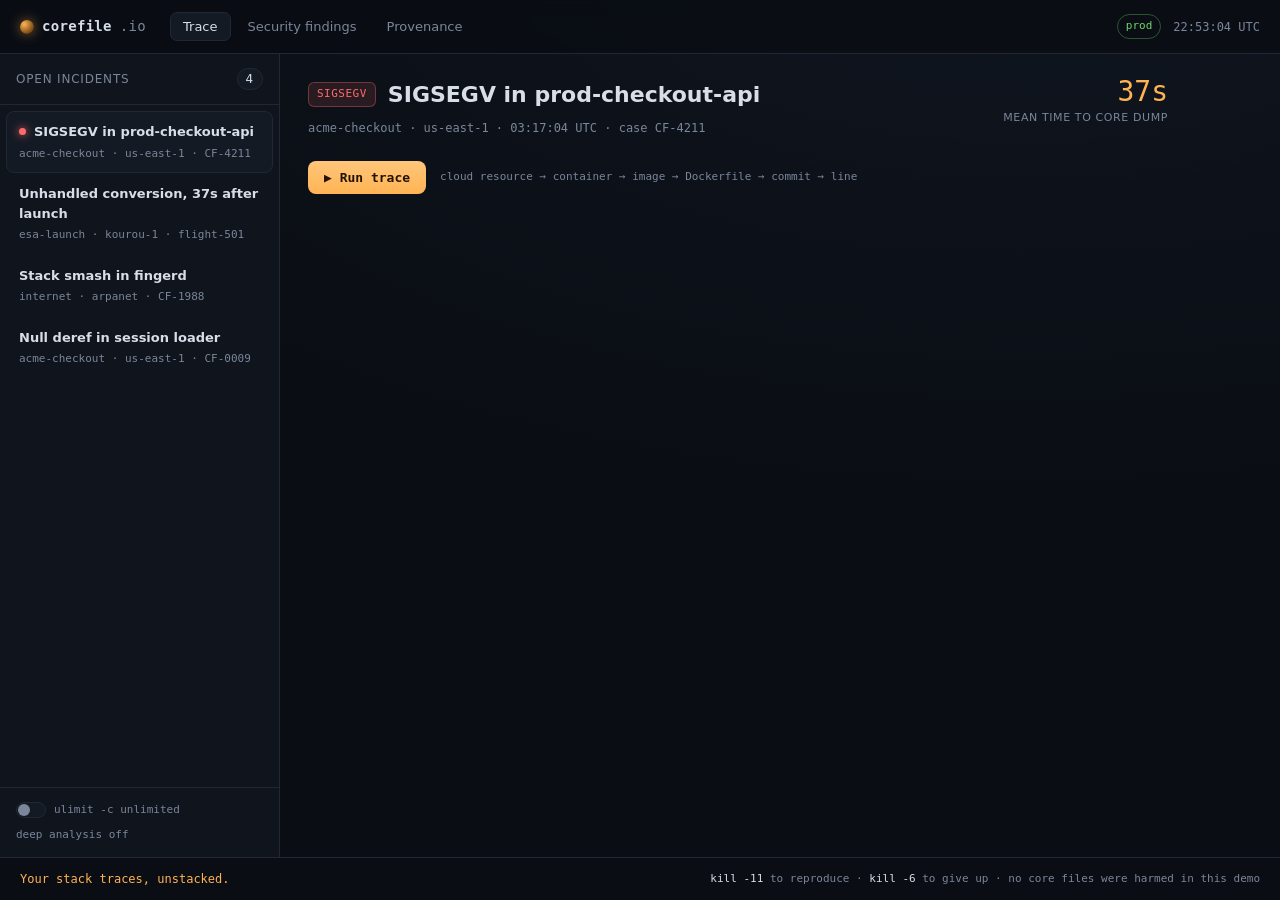
==== templates/index.html @ 9a8ebd30 "corefile.io: deliberately-vulnerable secure-pipeline demo app Crash-dump forensics themed demo used " ====
<!doctype html>
<html lang="en">
<head>
  <meta charset="utf-8" />
  <meta name="viewport" content="width=device-width, initial-scale=1" />
  <title>corefile — from core dump to commit</title>
  <link rel="preconnect" href="/static/style.css" />
  <link rel="stylesheet" href="/static/style.css" />
</head>
<body>
  <header class="topbar">
    <div class="brand">
      <span class="glyph" aria-hidden="true"></span>
      <span class="wordmark">corefile</span>
      <span class="dotio">.io</span>
    </div>
    <nav class="tabs">
      <button class="tab is-active" data-view="trace">Trace</button>
      <button class="tab" data-view="findings">Security&nbsp;findings</button>
      <button class="tab" data-view="provenance">Provenance</button>
    </nav>
    <div class="env">
      <span class="pill pill-prod">prod</span>
      <span class="clock" id="clock">--:--:--&nbsp;UTC</span>
    </div>
  </header>

  <main class="grid">
    <!-- Incident rail -->
    <aside class="rail">
      <div class="rail-head">
        <span>Open incidents</span>
        <span class="count" id="incident-count">4</span>
      </div>
      <ul class="incidents" id="incidents"></ul>
      <div class="rail-foot">
        <label class="toggle">
          <input type="checkbox" id="ulimit" />
          <span></span>
          <code>ulimit -c unlimited</code>
        </label>
        <p class="hint" id="ulimit-hint">deep analysis off</p>
      </div>
    </aside>

    <!-- Workbench -->
    <section class="stage">
      <!-- TRACE VIEW -->
      <div class="view view-trace is-active" id="view-trace">
        <div class="incident-head">
          <div>
            <div class="sig">
              <span class="badge badge-segv">SIGSEGV</span>
              <h1 id="inc-title">SIGSEGV in prod-checkout-api</h1>
            </div>
            <p class="meta" id="inc-meta">acme-checkout · us-east-1 · 03:17:04 UTC · case CF-4211</p>
          </div>
          <div class="stat">
            <span class="stat-num" id="mttc">37s</span>
            <span class="stat-lbl">mean time to core dump</span>
          </div>
        </div>

        <div class="trace-controls">
          <button class="run" id="run">▶ Run trace</button>
          <span class="run-note">cloud resource → container → image → Dockerfile → commit → line</span>
        </div>

        <ol class="trace" id="trace"></ol>
      </div>

      <!-- FINDINGS VIEW -->
      <div class="view view-findings" id="view-findings">
        <h1>Security findings <span class="sub">— corefile.io repository, HEAD</span></h1>
        <p class="lede">This table mirrors a live <code>wizcli scan dir</code> run, one-to-one: same rule IDs, weakness classes, and <code>file:line</code>. Run the scan in the terminal and it lands on exactly these five HIGH findings — <code>WARN_BY_POLICY</code>.</p>
        <table class="findings" id="findings"></table>
      </div>

      <!-- PROVENANCE VIEW -->
      <div class="view view-provenance" id="view-provenance">
        <h1>Build provenance</h1>
        <div class="prov-card">
          <div class="prov-row"><span>Artifact</span><code>checkout-api@sha256:9f2c…be1a</code></div>
          <div class="prov-row"><span>Builder</span><code>ci-runner-07 · SLSA L2</code></div>
          <div class="prov-row"><span>Source</span><code>git@…/acme/checkout-api.git · commit 4d1f0e2</code></div>
          <div class="prov-row"><span>Signed</span><code>cosign · verified</code></div>
        </div>
        <blockquote class="thompson">
          “You can't trust code that you did not totally create yourself.”
          <cite>— Ken Thompson, <em>Reflections on Trusting Trust</em>, 1984</cite>
        </blockquote>
      </div>
    </section>
  </main>

  <footer class="foot">
    <span class="tagline">Your stack traces, unstacked.</span>
    <span class="foot-eggs">
      <code>kill -11</code> to reproduce · <code>kill -6</code> to give up ·
      no core files were harmed in this demo
    </span>
  </footer>

  <script src="/static/app.js"></script>
</body>
</html>
---- static/style.css ----
:root {
  --bg: #0a0d13;
  --panel: #10141d;
  --panel-2: #141a24;
  --line: #202836;
  --ink: #d7dee8;
  --dim: #7a869a;
  --amber: #ffb454;
  --green: #6bd968;
  --red: #ff6b6b;
  --blue: #6ba9ff;
  --mono: ui-monospace, SFMono-Regular, "SF Mono", Menlo, Consolas, monospace;
  --sans: system-ui, -apple-system, "Segoe UI", Roboto, sans-serif;
}

* { box-sizing: border-box; }

body {
  margin: 0;
  background:
    radial-gradient(1200px 600px at 80% -10%, rgba(107,169,255,.06), transparent),
    var(--bg);
  color: var(--ink);
  font-family: var(--sans);
  font-size: 14px;
  line-height: 1.5;
  min-height: 100vh;
  display: flex;
  flex-direction: column;
}

code { font-family: var(--mono); }

/* ---------- top bar ---------- */
.topbar {
  display: flex;
  align-items: center;
  gap: 24px;
  padding: 12px 20px;
  border-bottom: 1px solid var(--line);
  background: rgba(10,13,19,.85);
  backdrop-filter: blur(8px);
  position: sticky;
  top: 0;
  z-index: 10;
}
.brand { display: flex; align-items: center; gap: 8px; font-weight: 700; letter-spacing: .3px; }
.glyph {
  width: 14px; height: 14px; border-radius: 50%;
  background: radial-gradient(circle at 30% 30%, var(--amber), #7a4a12 70%, #000 100%);
  box-shadow: 0 0 12px rgba(255,180,84,.5);
  animation: pulse 2.6s ease-in-out infinite;
}
@keyframes pulse { 0%,100%{ box-shadow:0 0 6px rgba(255,180,84,.35);} 50%{ box-shadow:0 0 16px rgba(255,180,84,.7);} }
.wordmark { font-family: var(--mono); }
.dotio { color: var(--dim); font-family: var(--mono); font-weight: 500; }

.tabs { display: flex; gap: 4px; }
.tab {
  background: transparent; border: 1px solid transparent; color: var(--dim);
  padding: 6px 12px; border-radius: 7px; cursor: pointer; font-size: 13px;
  font-family: var(--sans);
}
.tab:hover { color: var(--ink); }
.tab.is-active { color: var(--ink); background: var(--panel-2); border-color: var(--line); }

.env { margin-left: auto; display: flex; align-items: center; gap: 12px; }
.pill { font-family: var(--mono); font-size: 11px; padding: 3px 8px; border-radius: 20px; border: 1px solid var(--line); color: var(--dim); }
.pill-prod { color: var(--green); border-color: rgba(107,217,104,.35); }
.clock { font-family: var(--mono); font-size: 12px; color: var(--dim); }

/* ---------- grid ---------- */
.grid { flex: 1; display: grid; grid-template-columns: 280px 1fr; min-height: 0; }

/* ---------- incident rail ---------- */
.rail { border-right: 1px solid var(--line); display: flex; flex-direction: column; background: var(--panel); }
.rail-head {
  display: flex; justify-content: space-between; align-items: center;
  padding: 14px 16px; font-size: 12px; text-transform: uppercase; letter-spacing: .8px; color: var(--dim);
  border-bottom: 1px solid var(--line);
}
.count { background: var(--panel-2); border: 1px solid var(--line); border-radius: 12px; padding: 1px 8px; color: var(--ink); }
.incidents { list-style: none; margin: 0; padding: 6px; overflow-y: auto; flex: 1; }
.inc {
  padding: 10px 12px; border-radius: 8px; cursor: pointer; border: 1px solid transparent;
  display: flex; flex-direction: column; gap: 4px;
}
.inc:hover { background: var(--panel-2); }
.inc.is-active { background: var(--panel-2); border-color: var(--line); }
.inc-top { display: flex; align-items: center; gap: 8px; }
.dot { width: 7px; height: 7px; border-radius: 50%; background: var(--red); box-shadow: 0 0 8px var(--red); }
.inc-title { font-size: 13px; font-weight: 600; }
.inc-sub { font-family: var(--mono); font-size: 11px; color: var(--dim); }

.rail-foot { border-top: 1px solid var(--line); padding: 14px 16px; }
.toggle { display: flex; align-items: center; gap: 8px; cursor: pointer; font-size: 12px; }
.toggle input { display: none; }
.toggle span { width: 30px; height: 16px; border-radius: 10px; background: var(--panel-2); border: 1px solid var(--line); position: relative; transition: .2s; }
.toggle span::after { content: ""; position: absolute; top: 1px; left: 1px; width: 12px; height: 12px; border-radius: 50%; background: var(--dim); transition: .2s; }
.toggle input:checked + span { background: rgba(107,217,104,.2); border-color: var(--green); }
.toggle input:checked + span::after { transform: translateX(14px); background: var(--green); }
.toggle code { color: var(--dim); font-size: 11px; }
.hint { margin: 8px 0 0; font-family: var(--mono); font-size: 11px; color: var(--dim); }

/* ---------- stage / views ---------- */
.stage { padding: 24px 28px; overflow-y: auto; }
.view { display: none; max-width: 860px; }
.view.is-active { display: block; }

.incident-head { display: flex; justify-content: space-between; align-items: flex-start; gap: 20px; }
.sig { display: flex; align-items: center; gap: 12px; }
.badge { font-family: var(--mono); font-size: 11px; padding: 3px 8px; border-radius: 6px; letter-spacing: .5px; }
.badge-segv { color: var(--red); background: rgba(255,107,107,.12); border: 1px solid rgba(255,107,107,.35); }
h1 { font-size: 22px; margin: 0; font-weight: 650; }
.meta { font-family: var(--mono); font-size: 12px; color: var(--dim); margin: 8px 0 0; }
.stat { text-align: right; }
.stat-num { display: block; font-family: var(--mono); font-size: 28px; color: var(--amber); line-height: 1; }
.stat-lbl { font-size: 11px; color: var(--dim); text-transform: uppercase; letter-spacing: .6px; }

.trace-controls { display: flex; align-items: center; gap: 14px; margin: 24px 0 8px; }
.run {
  font-family: var(--mono); font-size: 13px; cursor: pointer;
  background: linear-gradient(180deg, #ffc67a, var(--amber)); color: #241300;
  border: none; padding: 9px 16px; border-radius: 8px; font-weight: 700;
}
.run:hover { filter: brightness(1.06); }
.run:disabled { opacity: .5; cursor: default; }
.run-note { font-family: var(--mono); font-size: 11px; color: var(--dim); }

/* ---------- trace graph ---------- */
.trace { list-style: none; margin: 20px 0 0; padding: 0; }
.node {
  position: relative; padding: 0 0 6px 34px; opacity: 0; transform: translateY(6px);
  transition: opacity .4s ease, transform .4s ease;
}
.node.show { opacity: 1; transform: none; }
.node::before { /* the rail */
  content: ""; position: absolute; left: 11px; top: 6px; bottom: -6px; width: 2px; background: var(--line);
}
.node:last-child::before { display: none; }
.node .pin {
  position: absolute; left: 4px; top: 4px; width: 16px; height: 16px; border-radius: 50%;
  background: var(--panel); border: 2px solid var(--line); z-index: 1;
}
.node.show .pin { border-color: var(--blue); box-shadow: 0 0 10px rgba(107,169,255,.4); }
.node.terminal.show .pin { border-color: var(--red); box-shadow: 0 0 12px rgba(255,107,107,.5); }

.card {
  background: var(--panel); border: 1px solid var(--line); border-radius: 10px;
  padding: 12px 14px; margin: 0 0 8px; cursor: pointer;
}
.card:hover { border-color: #2b3648; }
.card-top { display: flex; align-items: center; gap: 10px; }
.kind { font-family: var(--mono); font-size: 10px; text-transform: uppercase; letter-spacing: .7px; color: var(--dim); }
.card-title { font-family: var(--mono); font-size: 13px; color: var(--ink); }
.card-title .hl { color: var(--amber); }
.chev { margin-left: auto; color: var(--dim); transition: transform .2s; }
.card.open .chev { transform: rotate(90deg); }
.card-body { display: none; margin-top: 10px; border-top: 1px solid var(--line); padding-top: 10px; }
.card.open .card-body { display: block; }
.kv { display: grid; grid-template-columns: 130px 1fr; gap: 4px 12px; font-family: var(--mono); font-size: 12px; }
.kv span { color: var(--dim); }
.kv code { color: var(--ink); }
.diff { font-family: var(--mono); font-size: 12px; background: #0c1017; border: 1px solid var(--line); border-radius: 8px; padding: 10px; margin-top: 8px; overflow-x: auto; }
.diff .del { color: var(--red); } .diff .add { color: var(--green); } .diff .ctx { color: var(--dim); }
.finding-tag { display: inline-block; margin-top: 8px; font-family: var(--mono); font-size: 11px; color: var(--red); background: rgba(255,107,107,.1); border: 1px solid rgba(255,107,107,.3); border-radius: 6px; padding: 3px 8px; }

.to-findings { margin-top: 18px; }
.to-findings button {
  font-family: var(--mono); font-size: 12px; background: var(--panel-2); color: var(--ink);
  border: 1px solid var(--line); border-radius: 8px; padding: 8px 14px; cursor: pointer;
}
.to-findings button:hover { border-color: var(--red); color: var(--red); }

/* ---------- findings ---------- */
.lede, .sub { color: var(--dim); }
.sub { font-size: 14px; font-weight: 400; }
.lede { max-width: 640px; margin: 6px 0 18px; }
table.findings { width: 100%; border-collapse: collapse; font-size: 13px; }
table.findings th, table.findings td { text-align: left; padding: 9px 10px; border-bottom: 1px solid var(--line); vertical-align: top; }
table.findings th { color: var(--dim); font-weight: 500; font-size: 11px; text-transform: uppercase; letter-spacing: .6px; }
table.findings code { font-size: 12px; color: var(--amber); }
.fnote { color: var(--dim); font-size: 11px; margin-top: 2px; }
.sev { font-family: var(--mono); font-size: 11px; padding: 2px 7px; border-radius: 5px; }
.sev-crit { color: var(--red); background: rgba(255,107,107,.12); border: 1px solid rgba(255,107,107,.3); }
.sev-high { color: var(--amber); background: rgba(255,180,84,.12); border: 1px solid rgba(255,180,84,.3); }

/* ---------- provenance ---------- */
.prov-card { background: var(--panel); border: 1px solid var(--line); border-radius: 10px; padding: 6px 16px; max-width: 560px; margin: 16px 0; }
.prov-row { display: flex; justify-content: space-between; padding: 10px 0; border-bottom: 1px solid var(--line); font-size: 13px; }
.prov-row:last-child { border-bottom: none; }
.prov-row span { color: var(--dim); }
.thompson { border-left: 2px solid var(--amber); margin: 20px 0; padding: 4px 0 4px 16px; color: var(--ink); font-style: italic; max-width: 560px; }
.thompson cite { display: block; margin-top: 8px; font-size: 12px; color: var(--dim); font-style: normal; }

/* ---------- footer ---------- */
.foot { border-top: 1px solid var(--line); padding: 12px 20px; display: flex; justify-content: space-between; align-items: center; gap: 12px; }
.tagline { font-family: var(--mono); font-size: 12px; color: var(--amber); }
.foot-eggs { font-family: var(--mono); font-size: 11px; color: var(--dim); }
.foot-eggs code { color: var(--ink); }

/* ---------- 404 ---------- */
.segv-body { display: grid; place-items: center; }
.segv { text-align: center; padding: 60px 20px; }
.segv-art { font-family: var(--mono); font-size: 16px; text-align: left; display: inline-block; margin: 0 auto 24px; }
.segv-art .dim { color: var(--dim); } .segv-art .you { color: var(--amber); } .segv-art .err { color: var(--red); }
.segv-msg { font-size: 20px; margin: 0; }
.segv-sub { color: var(--dim); font-family: var(--mono); margin: 6px 0 24px; }
.segv-back { color: var(--blue); text-decoration: none; font-family: var(--mono); font-size: 13px; }
.segv-back:hover { text-decoration: underline; }

@media (max-width: 760px) {
  .grid { grid-template-columns: 1fr; }
  .rail { display: none; }
}
---- static/style.css ----
:root {
  --bg: #0a0d13;
  --panel: #10141d;
  --panel-2: #141a24;
  --line: #202836;
  --ink: #d7dee8;
  --dim: #7a869a;
  --amber: #ffb454;
  --green: #6bd968;
  --red: #ff6b6b;
  --blue: #6ba9ff;
  --mono: ui-monospace, SFMono-Regular, "SF Mono", Menlo, Consolas, monospace;
  --sans: system-ui, -apple-system, "Segoe UI", Roboto, sans-serif;
}

* { box-sizing: border-box; }

body {
  margin: 0;
  background:
    radial-gradient(1200px 600px at 80% -10%, rgba(107,169,255,.06), transparent),
    var(--bg);
  color: var(--ink);
  font-family: var(--sans);
  font-size: 14px;
  line-height: 1.5;
  min-height: 100vh;
  display: flex;
  flex-direction: column;
}

code { font-family: var(--mono); }

/* ---------- top bar ---------- */
.topbar {
  display: flex;
  align-items: center;
  gap: 24px;
  padding: 12px 20px;
  border-bottom: 1px solid var(--line);
  background: rgba(10,13,19,.85);
  backdrop-filter: blur(8px);
  position: sticky;
  top: 0;
  z-index: 10;
}
.brand { display: flex; align-items: center; gap: 8px; font-weight: 700; letter-spacing: .3px; }
.glyph {
  width: 14px; height: 14px; border-radius: 50%;
  background: radial-gradient(circle at 30% 30%, var(--amber), #7a4a12 70%, #000 100%);
  box-shadow: 0 0 12px rgba(255,180,84,.5);
  animation: pulse 2.6s ease-in-out infinite;
}
@keyframes pulse { 0%,100%{ box-shadow:0 0 6px rgba(255,180,84,.35);} 50%{ box-shadow:0 0 16px rgba(255,180,84,.7);} }
.wordmark { font-family: var(--mono); }
.dotio { color: var(--dim); font-family: var(--mono); font-weight: 500; }

.tabs { display: flex; gap: 4px; }
.tab {
  background: transparent; border: 1px solid transparent; color: var(--dim);
  padding: 6px 12px; border-radius: 7px; cursor: pointer; font-size: 13px;
  font-family: var(--sans);
}
.tab:hover { color: var(--ink); }
.tab.is-active { color: var(--ink); background: var(--panel-2); border-color: var(--line); }

.env { margin-left: auto; display: flex; align-items: center; gap: 12px; }
.pill { font-family: var(--mono); font-size: 11px; padding: 3px 8px; border-radius: 20px; border: 1px solid var(--line); color: var(--dim); }
.pill-prod { color: var(--green); border-color: rgba(107,217,104,.35); }
.clock { font-family: var(--mono); font-size: 12px; color: var(--dim); }

/* ---------- grid ---------- */
.grid { flex: 1; display: grid; grid-template-columns: 280px 1fr; min-height: 0; }

/* ---------- incident rail ---------- */
.rail { border-right: 1px solid var(--line); display: flex; flex-direction: column; background: var(--panel); }
.rail-head {
  display: flex; justify-content: space-between; align-items: center;
  padding: 14px 16px; font-size: 12px; text-transform: uppercase; letter-spacing: .8px; color: var(--dim);
  border-bottom: 1px solid var(--line);
}
.count { background: var(--panel-2); border: 1px solid var(--line); border-radius: 12px; padding: 1px 8px; color: var(--ink); }
.incidents { list-style: none; margin: 0; padding: 6px; overflow-y: auto; flex: 1; }
.inc {
  padding: 10px 12px; border-radius: 8px; cursor: pointer; border: 1px solid transparent;
  display: flex; flex-direction: column; gap: 4px;
}
.inc:hover { background: var(--panel-2); }
.inc.is-active { background: var(--panel-2); border-color: var(--line); }
.inc-top { display: flex; align-items: center; gap: 8px; }
.dot { width: 7px; height: 7px; border-radius: 50%; background: var(--red); box-shadow: 0 0 8px var(--red); }
.inc-title { font-size: 13px; font-weight: 600; }
.inc-sub { font-family: var(--mono); font-size: 11px; color: var(--dim); }

.rail-foot { border-top: 1px solid var(--line); padding: 14px 16px; }
.toggle { display: flex; align-items: center; gap: 8px; cursor: pointer; font-size: 12px; }
.toggle input { display: none; }
.toggle span { width: 30px; height: 16px; border-radius: 10px; background: var(--panel-2); border: 1px solid var(--line); position: relative; transition: .2s; }
.toggle span::after { content: ""; position: absolute; top: 1px; left: 1px; width: 12px; height: 12px; border-radius: 50%; background: var(--dim); transition: .2s; }
.toggle input:checked + span { background: rgba(107,217,104,.2); border-color: var(--green); }
.toggle input:checked + span::after { transform: translateX(14px); background: var(--green); }
.toggle code { color: var(--dim); font-size: 11px; }
.hint { margin: 8px 0 0; font-family: var(--mono); font-size: 11px; color: var(--dim); }

/* ---------- stage / views ---------- */
.stage { padding: 24px 28px; overflow-y: auto; }
.view { display: none; max-width: 860px; }
.view.is-active { display: block; }

.incident-head { display: flex; justify-content: space-between; align-items: flex-start; gap: 20px; }
.sig { display: flex; align-items: center; gap: 12px; }
.badge { font-family: var(--mono); font-size: 11px; padding: 3px 8px; border-radius: 6px; letter-spacing: .5px; }
.badge-segv { color: var(--red); background: rgba(255,107,107,.12); border: 1px solid rgba(255,107,107,.35); }
h1 { font-size: 22px; margin: 0; font-weight: 650; }
.meta { font-family: var(--mono); font-size: 12px; color: var(--dim); margin: 8px 0 0; }
.stat { text-align: right; }
.stat-num { display: block; font-family: var(--mono); font-size: 28px; color: var(--amber); line-height: 1; }
.stat-lbl { font-size: 11px; color: var(--dim); text-transform: uppercase; letter-spacing: .6px; }

.trace-controls { display: flex; align-items: center; gap: 14px; margin: 24px 0 8px; }
.run {
  font-family: var(--mono); font-size: 13px; cursor: pointer;
  background: linear-gradient(180deg, #ffc67a, var(--amber)); color: #241300;
  border: none; padding: 9px 16px; border-radius: 8px; font-weight: 700;
}
.run:hover { filter: brightness(1.06); }
.run:disabled { opacity: .5; cursor: default; }
.run-note { font-family: var(--mono); font-size: 11px; color: var(--dim); }

/* ---------- trace graph ---------- */
.trace { list-style: none; margin: 20px 0 0; padding: 0; }
.node {
  position: relative; padding: 0 0 6px 34px; opacity: 0; transform: translateY(6px);
  transition: opacity .4s ease, transform .4s ease;
}
.node.show { opacity: 1; transform: none; }
.node::before { /* the rail */
  content: ""; position: absolute; left: 11px; top: 6px; bottom: -6px; width: 2px; background: var(--line);
}
.node:last-child::before { display: none; }
.node .pin {
  position: absolute; left: 4px; top: 4px; width: 16px; height: 16px; border-radius: 50%;
  background: var(--panel); border: 2px solid var(--line); z-index: 1;
}
.node.show .pin { border-color: var(--blue); box-shadow: 0 0 10px rgba(107,169,255,.4); }
.node.terminal.show .pin { border-color: var(--red); box-shadow: 0 0 12px rgba(255,107,107,.5); }

.card {
  background: var(--panel); border: 1px solid var(--line); border-radius: 10px;
  padding: 12px 14px; margin: 0 0 8px; cursor: pointer;
}
.card:hover { border-color: #2b3648; }
.card-top { display: flex; align-items: center; gap: 10px; }
.kind { font-family: var(--mono); font-size: 10px; text-transform: uppercase; letter-spacing: .7px; color: var(--dim); }
.card-title { font-family: var(--mono); font-size: 13px; color: var(--ink); }
.card-title .hl { color: var(--amber); }
.chev { margin-left: auto; color: var(--dim); transition: transform .2s; }
.card.open .chev { transform: rotate(90deg); }
.card-body { display: none; margin-top: 10px; border-top: 1px solid var(--line); padding-top: 10px; }
.card.open .card-body { display: block; }
.kv { display: grid; grid-template-columns: 130px 1fr; gap: 4px 12px; font-family: var(--mono); font-size: 12px; }
.kv span { color: var(--dim); }
.kv code { color: var(--ink); }
.diff { font-family: var(--mono); font-size: 12px; background: #0c1017; border: 1px solid var(--line); border-radius: 8px; padding: 10px; margin-top: 8px; overflow-x: auto; }
.diff .del { color: var(--red); } .diff .add { color: var(--green); } .diff .ctx { color: var(--dim); }
.finding-tag { display: inline-block; margin-top: 8px; font-family: var(--mono); font-size: 11px; color: var(--red); background: rgba(255,107,107,.1); border: 1px solid rgba(255,107,107,.3); border-radius: 6px; padding: 3px 8px; }

.to-findings { margin-top: 18px; }
.to-findings button {
  font-family: var(--mono); font-size: 12px; background: var(--panel-2); color: var(--ink);
  border: 1px solid var(--line); border-radius: 8px; padding: 8px 14px; cursor: pointer;
}
.to-findings button:hover { border-color: var(--red); color: var(--red); }

/* ---------- findings ---------- */
.lede, .sub { color: var(--dim); }
.sub { font-size: 14px; font-weight: 400; }
.lede { max-width: 640px; margin: 6px 0 18px; }
table.findings { width: 100%; border-collapse: collapse; font-size: 13px; }
table.findings th, table.findings td { text-align: left; padding: 9px 10px; border-bottom: 1px solid var(--line); vertical-align: top; }
table.findings th { color: var(--dim); font-weight: 500; font-size: 11px; text-transform: uppercase; letter-spacing: .6px; }
table.findings code { font-size: 12px; color: var(--amber); }
.fnote { color: var(--dim); font-size: 11px; margin-top: 2px; }
.sev { font-family: var(--mono); font-size: 11px; padding: 2px 7px; border-radius: 5px; }
.sev-crit { color: var(--red); background: rgba(255,107,107,.12); border: 1px solid rgba(255,107,107,.3); }
.sev-high { color: var(--amber); background: rgba(255,180,84,.12); border: 1px solid rgba(255,180,84,.3); }

/* ---------- provenance ---------- */
.prov-card { background: var(--panel); border: 1px solid var(--line); border-radius: 10px; padding: 6px 16px; max-width: 560px; margin: 16px 0; }
.prov-row { display: flex; justify-content: space-between; padding: 10px 0; border-bottom: 1px solid var(--line); font-size: 13px; }
.prov-row:last-child { border-bottom: none; }
.prov-row span { color: var(--dim); }
.thompson { border-left: 2px solid var(--amber); margin: 20px 0; padding: 4px 0 4px 16px; color: var(--ink); font-style: italic; max-width: 560px; }
.thompson cite { display: block; margin-top: 8px; font-size: 12px; color: var(--dim); font-style: normal; }

/* ---------- footer ---------- */
.foot { border-top: 1px solid var(--line); padding: 12px 20px; display: flex; justify-content: space-between; align-items: center; gap: 12px; }
.tagline { font-family: var(--mono); font-size: 12px; color: var(--amber); }
.foot-eggs { font-family: var(--mono); font-size: 11px; color: var(--dim); }
.foot-eggs code { color: var(--ink); }

/* ---------- 404 ---------- */
.segv-body { display: grid; place-items: center; }
.segv { text-align: center; padding: 60px 20px; }
.segv-art { font-family: var(--mono); font-size: 16px; text-align: left; display: inline-block; margin: 0 auto 24px; }
.segv-art .dim { color: var(--dim); } .segv-art .you { color: var(--amber); } .segv-art .err { color: var(--red); }
.segv-msg { font-size: 20px; margin: 0; }
.segv-sub { color: var(--dim); font-family: var(--mono); margin: 6px 0 24px; }
.segv-back { color: var(--blue); text-decoration: none; font-family: var(--mono); font-size: 13px; }
.segv-back:hover { text-decoration: underline; }

@media (max-width: 760px) {
  .grid { grid-template-columns: 1fr; }
  .rail { display: none; }
}
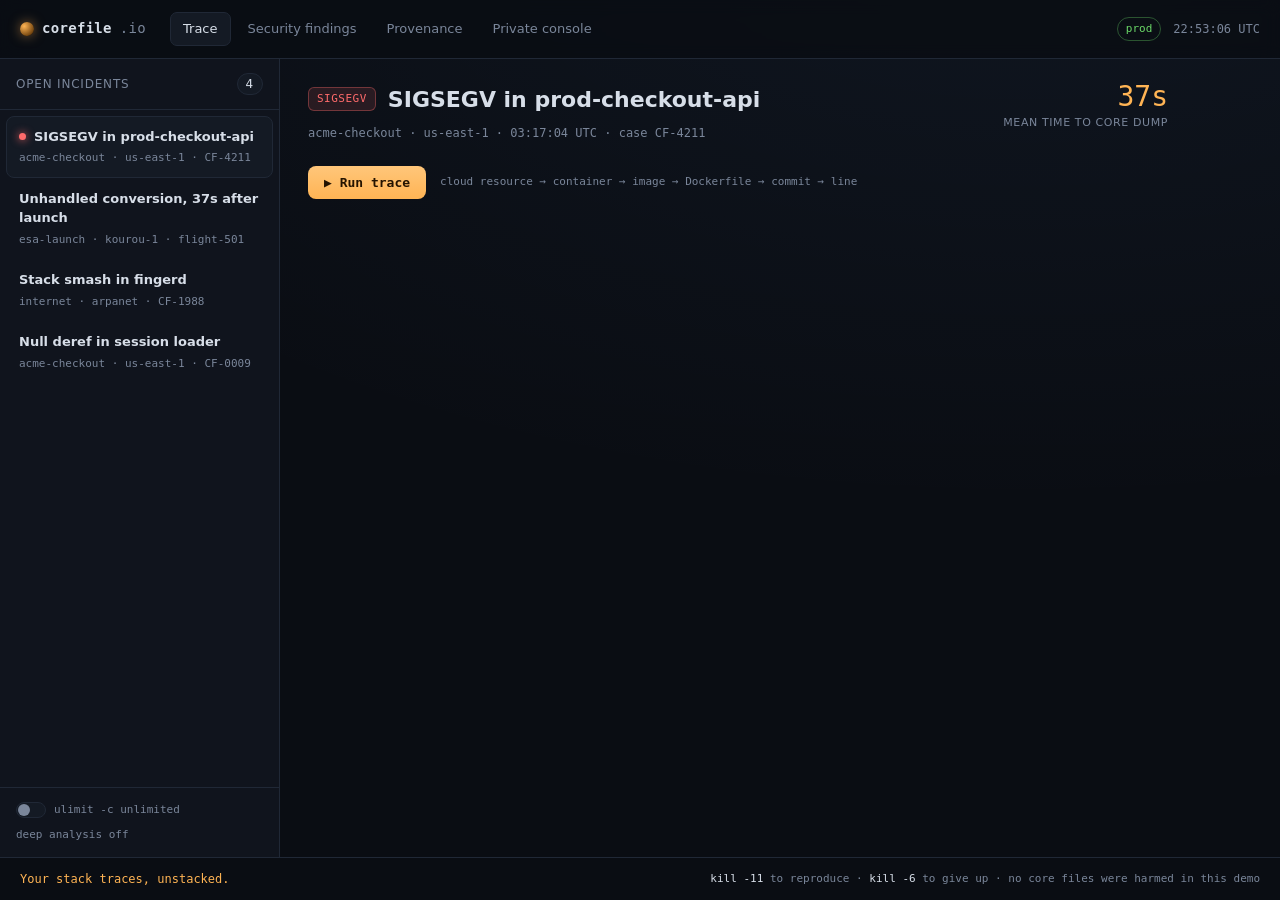
==== commit 5dd22cfb: "Add private Analyst Console with planted IDOR/BOLA Adds a login-gated "/private" Integrations settin" ====
--- a/templates/index.html
+++ b/templates/index.html
@@ -18,6 +18,7 @@
       <button class="tab is-active" data-view="trace">Trace</button>
       <button class="tab" data-view="findings">Security&nbsp;findings</button>
       <button class="tab" data-view="provenance">Provenance</button>
+      <a class="tab tab-link" href="/login" style="text-decoration:none">Private&nbsp;console</a>
     </nav>
     <div class="env">
       <span class="pill pill-prod">prod</span>
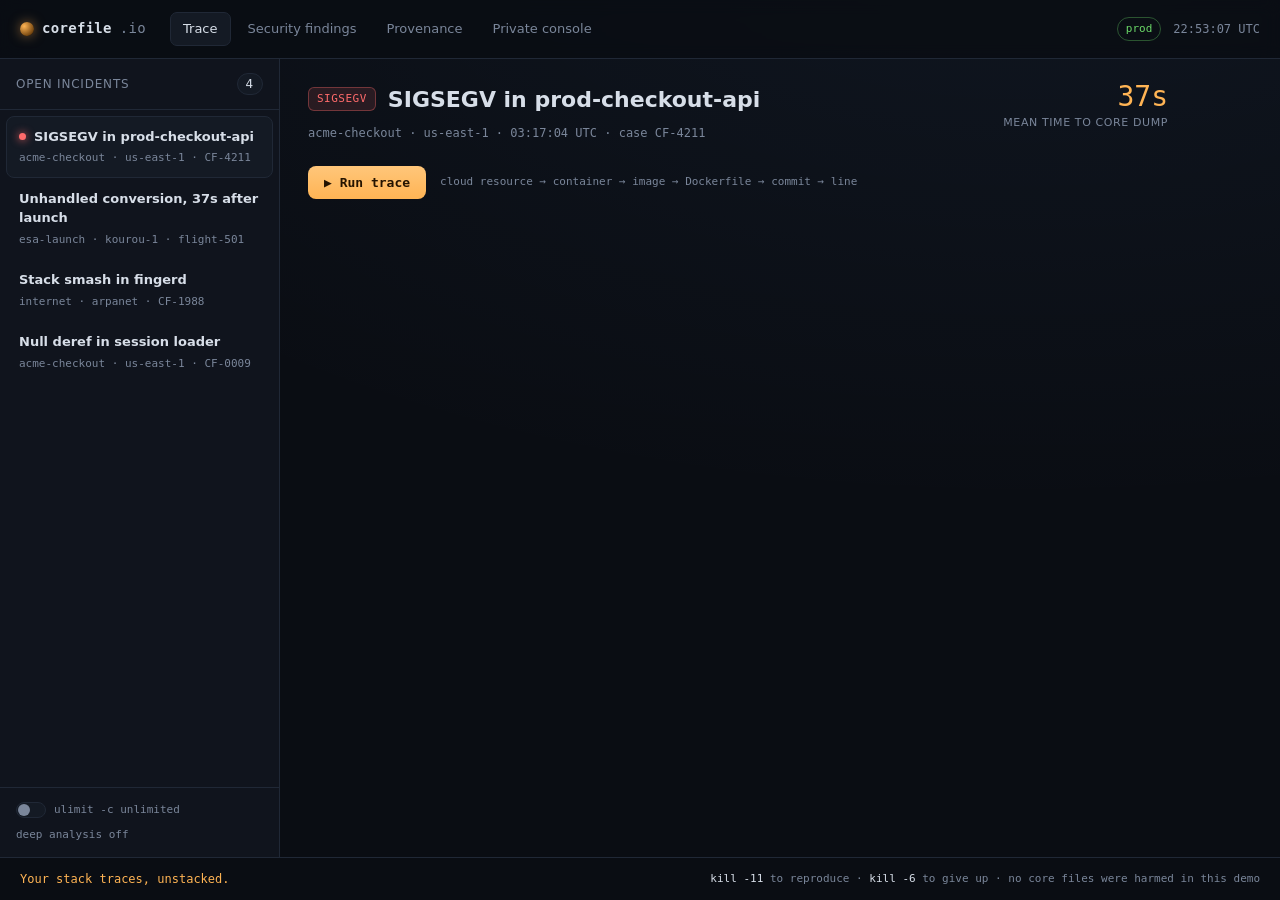
==== commit a70cc51d: "Add SSRF vuln (VULN 10) with metadata cred-theft demo Plant a full-read SSRF as the "Attach remote c" ====
--- a/templates/index.html
+++ b/templates/index.html
@@ -73,7 +73,7 @@
       <!-- FINDINGS VIEW -->
       <div class="view view-findings" id="view-findings">
         <h1>Security findings <span class="sub">— corefile.io repository, HEAD</span></h1>
-        <p class="lede">This table mirrors a live <code>wizcli scan dir</code> run, one-to-one: same rule IDs, weakness classes, and <code>file:line</code>. Run the scan in the terminal and it lands on exactly these five HIGH findings — <code>WARN_BY_POLICY</code>.</p>
+        <p class="lede">The first five rows mirror a live <code>wizcli scan dir</code> run one-to-one — same rule IDs, weakness classes, and <code>file:line</code>; the scan lands on exactly these five HIGH findings (<code>WARN_BY_POLICY</code>). The <span class="hl">highlighted</span> row is what today's static ruleset misses: an unauthenticated <strong>SSRF</strong> caught at runtime (DAST) and in review — the case for layered coverage.</p>
         <table class="findings" id="findings"></table>
       </div>
 
--- a/static/style.css
+++ b/static/style.css
@@ -181,9 +181,12 @@
 table.findings th { color: var(--dim); font-weight: 500; font-size: 11px; text-transform: uppercase; letter-spacing: .6px; }
 table.findings code { font-size: 12px; color: var(--amber); }
 .fnote { color: var(--dim); font-size: 11px; margin-top: 2px; }
+.fsrc { color: var(--dim); font-size: 10px; margin-top: 2px; text-transform: uppercase; letter-spacing: .4px; }
 .sev { font-family: var(--mono); font-size: 11px; padding: 2px 7px; border-radius: 5px; }
 .sev-crit { color: var(--red); background: rgba(255,107,107,.12); border: 1px solid rgba(255,107,107,.3); }
 .sev-high { color: var(--amber); background: rgba(255,180,84,.12); border: 1px solid rgba(255,180,84,.3); }
+/* SSRF row — flagged as the finding the static ruleset misses (DAST/review). */
+table.findings tr.beyond td { background: rgba(255,180,84,.06); box-shadow: inset 2px 0 0 var(--amber); }
 
 /* ---------- provenance ---------- */
 .prov-card { background: var(--panel); border: 1px solid var(--line); border-radius: 10px; padding: 6px 16px; max-width: 560px; margin: 16px 0; }
--- a/static/style.css
+++ b/static/style.css
@@ -181,9 +181,12 @@
 table.findings th { color: var(--dim); font-weight: 500; font-size: 11px; text-transform: uppercase; letter-spacing: .6px; }
 table.findings code { font-size: 12px; color: var(--amber); }
 .fnote { color: var(--dim); font-size: 11px; margin-top: 2px; }
+.fsrc { color: var(--dim); font-size: 10px; margin-top: 2px; text-transform: uppercase; letter-spacing: .4px; }
 .sev { font-family: var(--mono); font-size: 11px; padding: 2px 7px; border-radius: 5px; }
 .sev-crit { color: var(--red); background: rgba(255,107,107,.12); border: 1px solid rgba(255,107,107,.3); }
 .sev-high { color: var(--amber); background: rgba(255,180,84,.12); border: 1px solid rgba(255,180,84,.3); }
+/* SSRF row — flagged as the finding the static ruleset misses (DAST/review). */
+table.findings tr.beyond td { background: rgba(255,180,84,.06); box-shadow: inset 2px 0 0 var(--amber); }
 
 /* ---------- provenance ---------- */
 .prov-card { background: var(--panel); border: 1px solid var(--line); border-radius: 10px; padding: 6px 16px; max-width: 560px; margin: 16px 0; }
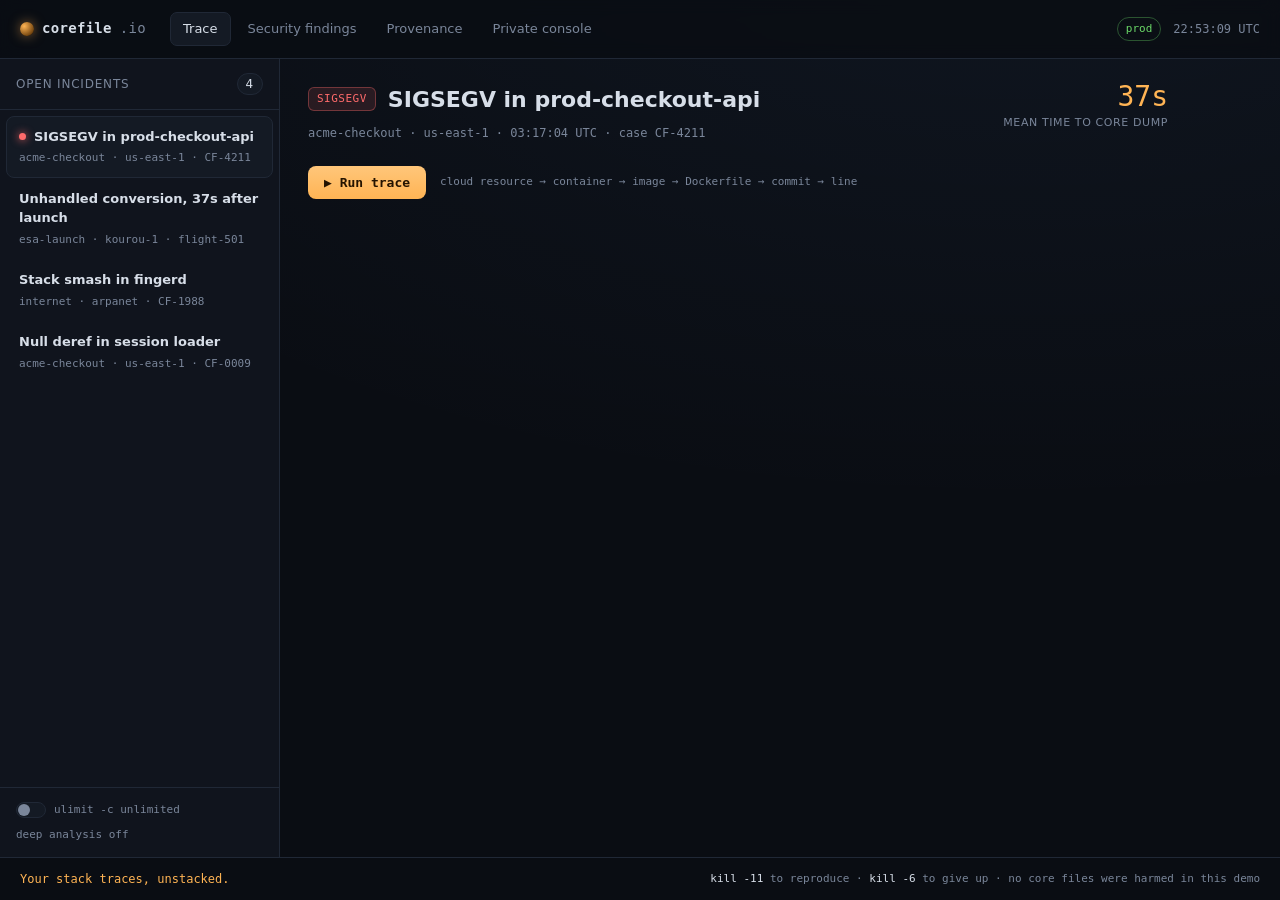
==== commit fda822c3: "chore(corpus): strip planted-vuln answer keys from the served app + rotate demo password Corpus-hygi" ====
--- a/templates/index.html
+++ b/templates/index.html
@@ -73,7 +73,9 @@
       <!-- FINDINGS VIEW -->
       <div class="view view-findings" id="view-findings">
         <h1>Security findings <span class="sub">— corefile.io repository, HEAD</span></h1>
-        <p class="lede">The first five rows mirror a live <code>wizcli scan dir</code> run one-to-one — same rule IDs, weakness classes, and <code>file:line</code>; the scan lands on exactly these five HIGH findings (<code>WARN_BY_POLICY</code>). The <span class="hl">highlighted</span> row is what today's static ruleset misses: an unauthenticated <strong>SSRF</strong> caught at runtime (DAST) and in review — the case for layered coverage.</p>
+        <p class="lede">Static analysis, secret scanning, and runtime probes are correlated per
+          repository. Findings for your organization are available in the authenticated
+          <a href="/login">Analyst Console</a>.</p>
         <table class="findings" id="findings"></table>
       </div>
 
